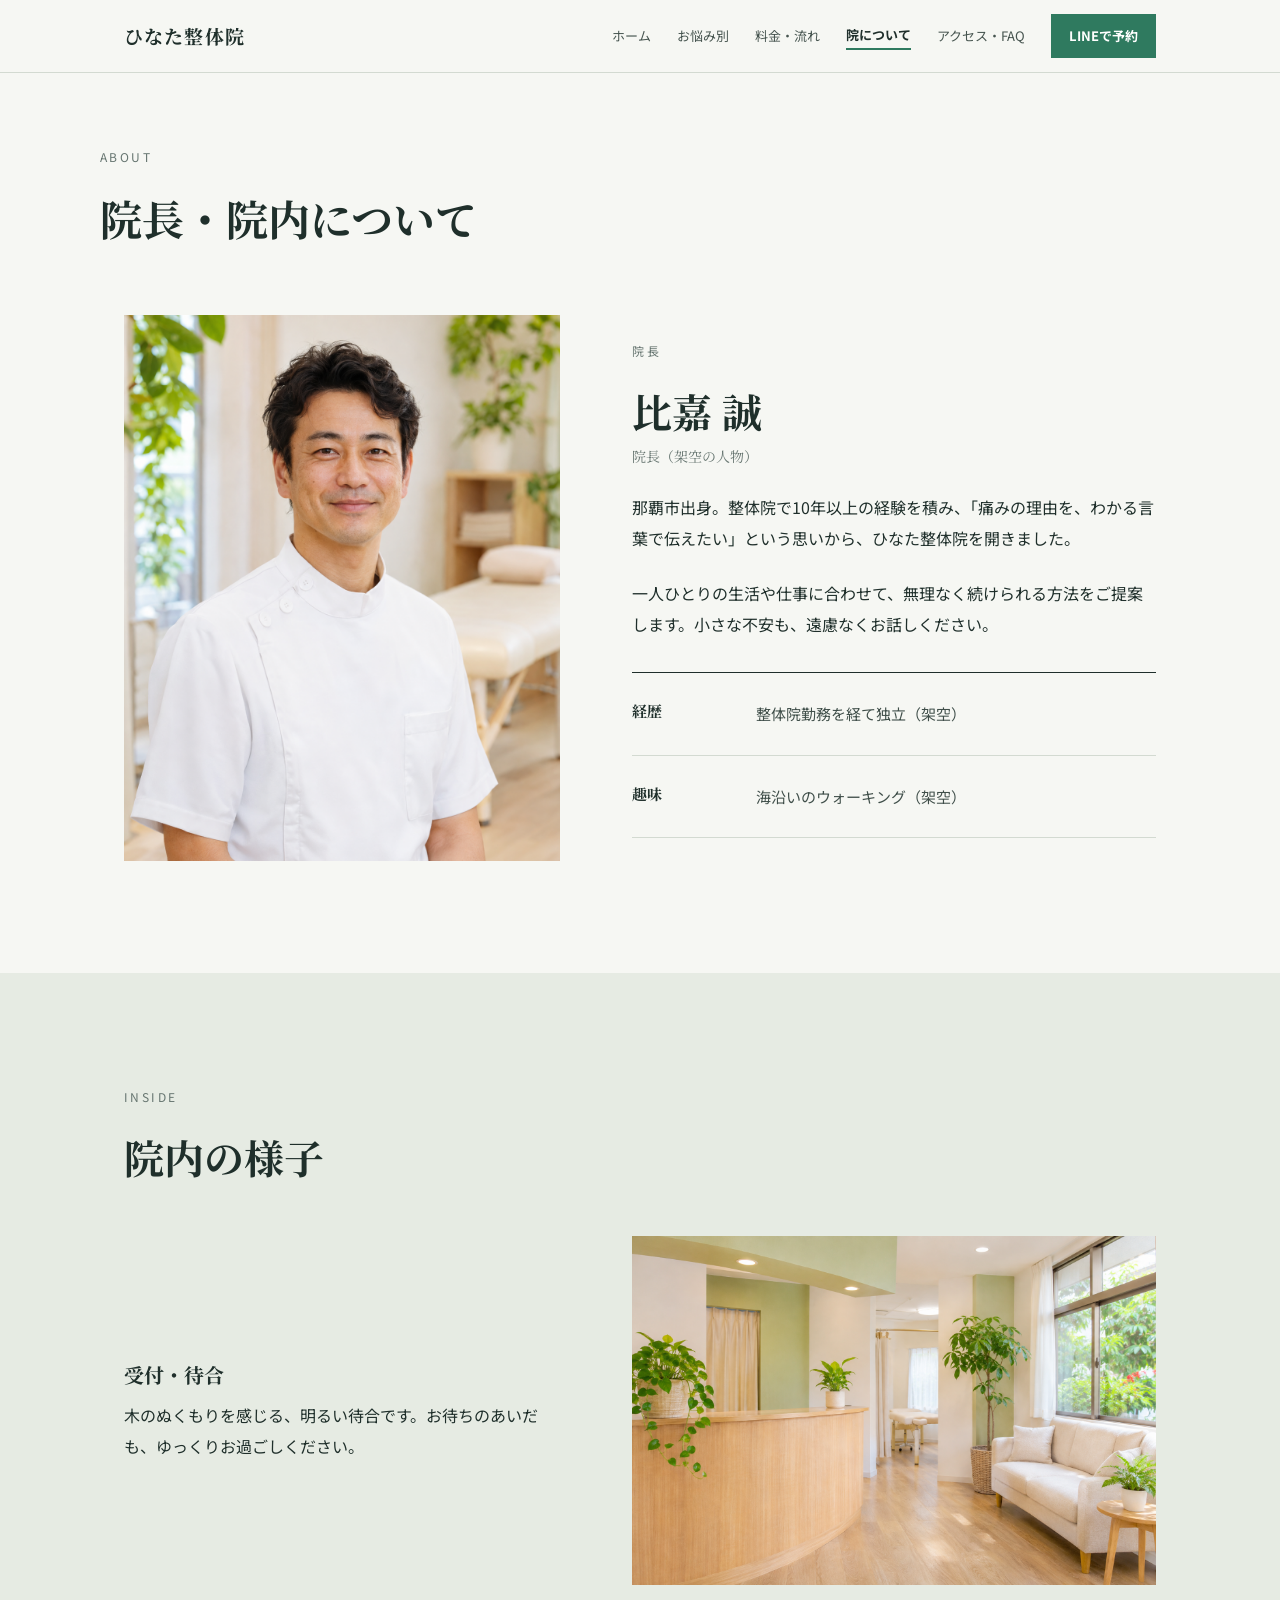
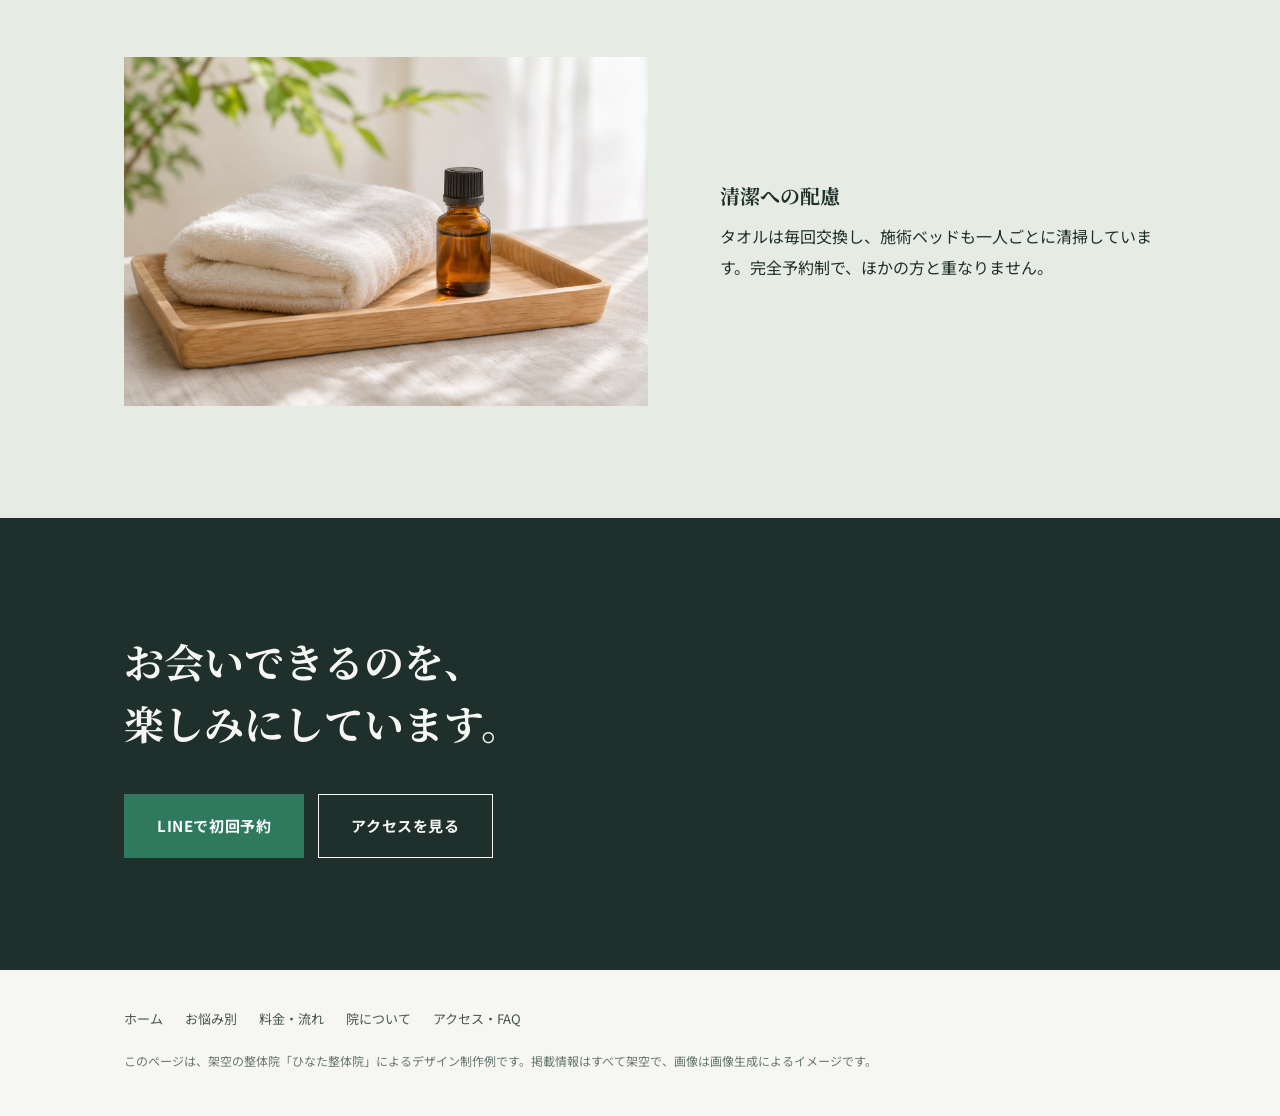
==== about.html @ 73a2a400 "サイトを追加 Co-Authored-By: Claude Sonnet 5.5 <noreply@anthropic.com>" ====
<!doctype html>
<html lang="ja">
<head>
<meta charset="utf-8">
<meta name="viewport" content="width=device-width, initial-scale=1">
<title>院長・院内について｜ひなた整体院（那覇市）</title>
<meta name="description" content="那覇市のひなた整体院の院長のご紹介と、院内の様子。※架空の整体院によるデザイン制作例です。">
<link rel="preconnect" href="https://fonts.googleapis.com">
<link rel="preconnect" href="https://fonts.gstatic.com" crossorigin>
<link href="https://fonts.googleapis.com/css2?family=Noto+Sans+JP:wght@400;500;700&family=Noto+Serif+JP:wght@500;700&display=swap" rel="stylesheet">
<link rel="stylesheet" href="style.css">
</head>
<body>
<header>
  <div class="wrap">
    <a class="brand" href="index.html">ひなた整体院</a>
    <nav>
      <a href="index.html">ホーム</a>
      <a href="symptoms.html">お悩み別</a>
      <a href="price.html">料金・流れ</a>
      <a class="cur" href="about.html">院について</a>
      <a href="access.html">アクセス・FAQ</a>
      <a class="btn-s" href="#" data-link="line">LINEで予約</a>
    </nav>
  </div>
</header>

<main>
  <div class="wrap pagehead">
    <p class="label">ABOUT</p>
    <h1>院長・院内について</h1>
  </div>

  <section style="padding-top:40px">
    <div class="wrap split mobfirst">
      <img class="port" src="images/doctor.png" alt="院長の比嘉誠" loading="lazy">
      <div>
        <p class="label">院長</p>
        <h2>比嘉 誠<span style="display:block;font-size:14px;font-weight:400;color:var(--mute);margin-top:4px">院長（架空の人物）</span></h2>
        <p class="lead">那覇市出身。整体院で10年以上の経験を積み、「痛みの理由を、わかる言葉で伝えたい」という思いから、ひなた整体院を開きました。</p>
        <p class="lead">一人ひとりの生活や仕事に合わせて、無理なく続けられる方法をご提案します。小さな不安も、遠慮なくお話しください。</p>
        <ul class="rows" style="margin-top:32px">
          <li style="grid-template-columns:100px 1fr"><h3 style="font-size:15px">経歴</h3><p>整体院勤務を経て独立（架空）</p></li>
          <li style="grid-template-columns:100px 1fr"><h3 style="font-size:15px">趣味</h3><p>海沿いのウォーキング（架空）</p></li>
        </ul>
      </div>
    </div>
  </section>

  <section class="tint">
    <div class="wrap">
      <p class="label">INSIDE</p>
      <h2>院内の様子</h2>
      <div class="split" style="margin-top:48px">
        <div>
          <h3 style="font-size:20px">受付・待合</h3>
          <p class="lead" style="margin-top:10px">木のぬくもりを感じる、明るい待合です。お待ちのあいだも、ゆっくりお過ごしください。</p>
        </div>
        <img class="land" src="images/waiting.png" alt="明るい受付と待合スペース" loading="lazy">
      </div>
      <div class="split rev mobfirst" style="margin-top:72px">
        <img class="land" src="images/detail.png" alt="白いタオルとアロマオイル" loading="lazy">
        <div>
          <h3 style="font-size:20px">清潔への配慮</h3>
          <p class="lead" style="margin-top:10px">タオルは毎回交換し、施術ベッドも一人ごとに清掃しています。完全予約制で、ほかの方と重なりません。</p>
        </div>
      </div>
    </div>
  </section>

  <section class="cta">
    <div class="wrap">
      <h2>お会いできるのを、<br>楽しみにしています。</h2>
      <div class="actions">
        <a class="btn primary" href="#" data-link="line">LINEで初回予約</a>
        <a class="btn ghost" href="access.html">アクセスを見る</a>
      </div>
    </div>
  </section>
</main>

<footer>
  <div class="wrap">
    <nav><a href="index.html">ホーム</a><a href="symptoms.html">お悩み別</a><a href="price.html">料金・流れ</a><a href="about.html">院について</a><a href="access.html">アクセス・FAQ</a></nav>
    このページは、架空の整体院「ひなた整体院」によるデザイン制作例です。掲載情報はすべて架空で、画像は画像生成によるイメージです。
  </div>
</footer>
<nav class="bar" aria-label="ご予約"><a class="main" href="#" data-link="line">LINEで予約</a><a href="tel:0980000000">電話</a></nav>
</body>
</html>
---- style.css ----
:root{--ink:#1f2f2b;--paper:#f6f7f3;--sand:#e6ebe3;--accent:#2f7a5f;--mute:#667570;--line:#d3dad1;--gutter:24px}
*{box-sizing:border-box;margin:0;padding:0}
html{scroll-behavior:smooth}
body{font-family:"Noto Sans JP",sans-serif;color:var(--ink);background:var(--paper);line-height:1.95;font-size:16px;-webkit-font-smoothing:antialiased}
img{display:block;max-width:100%;height:auto}
a{color:inherit}
.wrap{max-width:1080px;margin:0 auto;padding:0 var(--gutter)}

/* header */
header{position:relative;z-index:5;background:var(--paper);border-bottom:1px solid var(--line)}
header .wrap{display:flex;justify-content:space-between;align-items:center;height:72px}
.brand{font-family:"Noto Serif JP",serif;font-weight:700;font-size:19px;letter-spacing:.06em;text-decoration:none}
header nav{display:flex;gap:26px;align-items:center}
header nav a{text-decoration:none;font-size:13px;color:#46544f}
header nav a.cur{font-weight:700;color:var(--ink);border-bottom:2px solid var(--accent)}
header nav a.btn-s{background:var(--accent);color:#fff;padding:9px 18px;font-weight:700;border:0}

/* buttons */
.btn{display:inline-block;text-decoration:none;font-weight:700;font-size:15px;letter-spacing:.04em;padding:16px 32px;border:1px solid var(--accent)}
.btn.primary{background:var(--accent);color:#fff}
.btn.primary:hover{background:#25644e;border-color:#25644e}
.btn.ghost{color:var(--ink);border-color:var(--ink)}
.btn.ghost:hover{background:var(--ink);color:var(--paper)}
.actions{display:flex;flex-wrap:wrap;gap:14px;margin-top:40px}

/* typography */
section{padding:112px 0}
.label{font-size:12px;letter-spacing:.2em;color:var(--mute);margin-bottom:18px}
h1,h2,h3{font-family:"Noto Serif JP",serif;line-height:1.55}
h2{font-size:clamp(26px,3.6vw,40px)}
.lead{margin-top:24px;max-width:34em}
.note{margin-top:14px;font-size:13px;color:var(--mute)}

/* hero (home) */
.hero{position:relative;min-height:calc(100svh - 73px);display:flex;align-items:center;background:var(--sand);overflow:hidden}
.hero img{position:absolute;inset:0;width:100%;height:100%;object-fit:cover;object-position:72% center}
.hero .wrap{position:relative;z-index:2;width:100%}
.hero .copy{max-width:480px}
.hero .sub{font-size:13px;letter-spacing:.16em;color:#4b5a55;margin-bottom:22px}
.hero h1{font-size:clamp(26px,3vw,38px)}
.hero .lead{max-width:24em}
.offer{display:inline-block;margin-top:26px;padding:8px 16px;border:1px solid var(--accent);color:var(--accent);font-weight:700;font-size:14px}

/* page title (sub pages) */
.pagehead{padding:72px 0 24px}
.pagehead h1{font-size:clamp(28px,4vw,42px)}
.pagehead .lead{margin-top:16px}

/* lists */
.rows{list-style:none;border-top:1px solid var(--ink);margin-top:48px}
.rows li{display:grid;grid-template-columns:200px 1fr;gap:24px;padding:26px 0;border-bottom:1px solid var(--line)}
.rows li h3{font-size:19px}
.rows li p{font-size:15px;color:#3f4e49}
.rows li a{font-size:14px;font-weight:700;color:var(--accent);text-decoration:none}

/* grids */
.split{display:grid;grid-template-columns:5fr 6fr;gap:72px;align-items:center}
.split.rev{grid-template-columns:6fr 5fr}
.split img{width:100%;object-fit:cover}
.split img.land{aspect-ratio:3/2}
.split img.port{aspect-ratio:4/5}
.tint{background:var(--sand)}

/* price table */
.price{margin-top:40px;border-top:1px solid var(--ink)}
.price .row{display:grid;grid-template-columns:1fr 90px 130px;gap:16px;padding:20px 0;border-bottom:1px solid var(--line);align-items:baseline}
.price .row span{color:var(--mute);font-size:14px}
.price .row em{font-style:normal;font-weight:700;text-align:right}
.price .row small{display:block;font-size:13px;color:var(--mute)}

/* steps */
.steps{list-style:none;margin-top:40px;border-top:1px solid var(--ink)}
.steps li{padding:22px 0;border-bottom:1px solid var(--line)}
.steps b{display:block;font-size:18px}
.steps span{font-size:15px;color:#3f4e49}

/* voice */
.voice ul{list-style:none;margin-top:44px;max-width:760px;border-top:1px solid var(--ink)}
.voice li{padding:26px 0;border-bottom:1px solid var(--line)}
.voice li span{display:block;margin-top:6px;font-size:13px;color:var(--mute)}

/* faq / info */
.faq{margin-top:40px;max-width:760px;border-top:1px solid var(--ink)}
.faq div{padding:22px 0;border-bottom:1px solid var(--line)}
.faq b{display:block}
.faq span{font-size:15px;color:#3f4e49}
.info{margin-top:32px;border-top:1px solid var(--ink)}
.info .row{display:grid;grid-template-columns:100px 1fr;gap:16px;padding:16px 0;border-bottom:1px solid var(--line);font-size:15px}
.info dt{color:var(--mute)}
.info a{text-decoration:underline;text-underline-offset:3px}

/* cta band */
.cta{background:var(--ink);color:var(--paper)}
.cta .label{color:#a9b8b2}
.cta .lead{color:#d3ded9}
.cta .btn.ghost{color:var(--paper);border-color:var(--paper)}
.cta .btn.ghost:hover{background:var(--paper);color:var(--ink)}

footer{padding:36px 0 44px;font-size:12px;color:var(--mute)}
footer nav{display:flex;flex-wrap:wrap;gap:8px 22px;margin-bottom:18px}
footer nav a{text-decoration:none;font-size:13px;color:#46544f}
.bar{display:none}

@media(max-width:820px){
  :root{--gutter:20px}
  section{padding:72px 0}
  header nav a:not(.btn-s){display:none}
  .hero{flex-direction:column;align-items:stretch;min-height:0;padding-top:48px}
  .hero .wrap{order:1}
  .hero .copy{max-width:none}
  .hero img{order:2;position:static;aspect-ratio:4/5;height:auto;margin-top:44px;object-position:78% center}
  .rows li{grid-template-columns:1fr;gap:6px}
  .split,.split.rev{grid-template-columns:1fr;gap:36px}
  .split.mobfirst img{order:-1}
  .price .row{grid-template-columns:1fr auto;gap:2px 12px}
  .price .row span{grid-column:1;grid-row:2}
  .price .row em{grid-column:2;grid-row:1 / span 2;align-self:center}
  .actions .btn{flex:1 1 100%;text-align:center}
  body{padding-bottom:68px}
  .bar{display:grid;grid-template-columns:1.4fr 1fr;position:fixed;left:0;right:0;bottom:0;z-index:20;background:var(--paper);border-top:1px solid var(--line)}
  .bar a{text-align:center;text-decoration:none;font-size:14px;font-weight:700;padding:14px 4px}
  .bar a.main{background:var(--accent);color:#fff}
  .bar a+a{border-left:1px solid var(--line)}
}
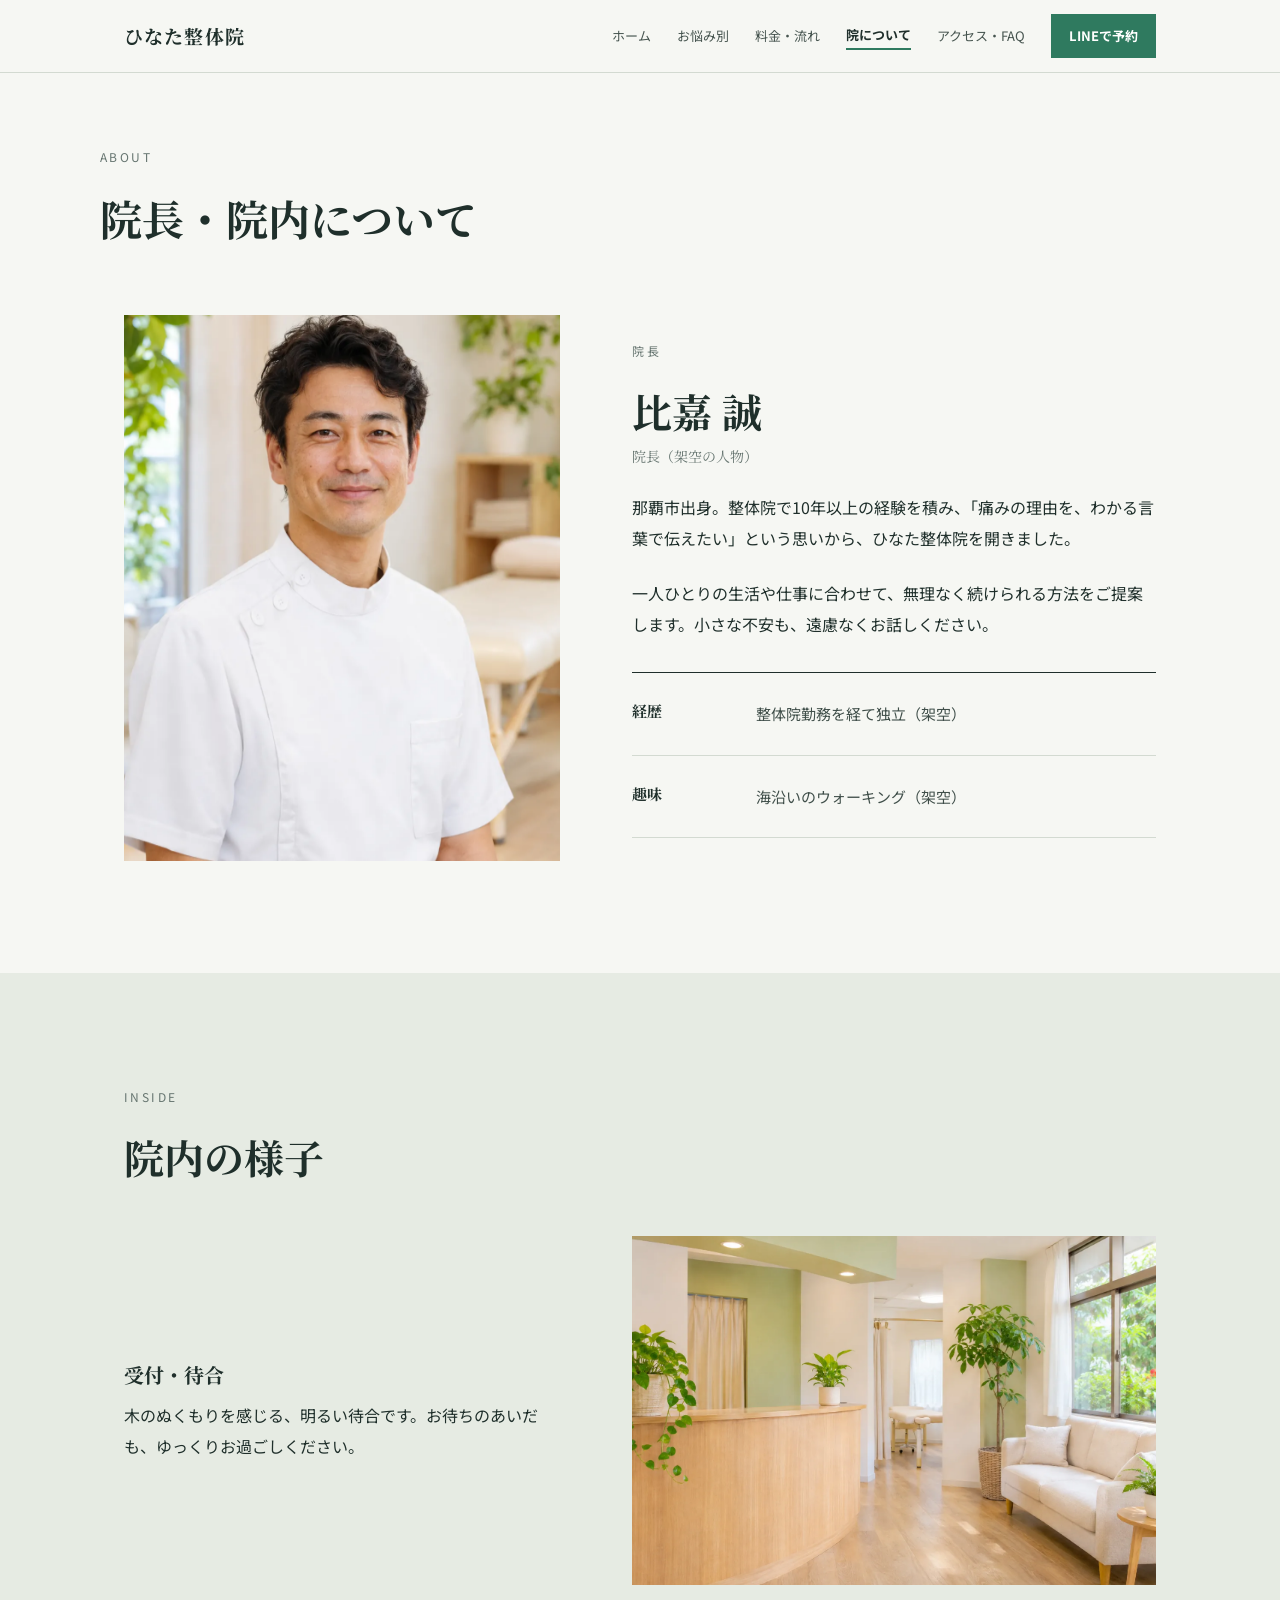
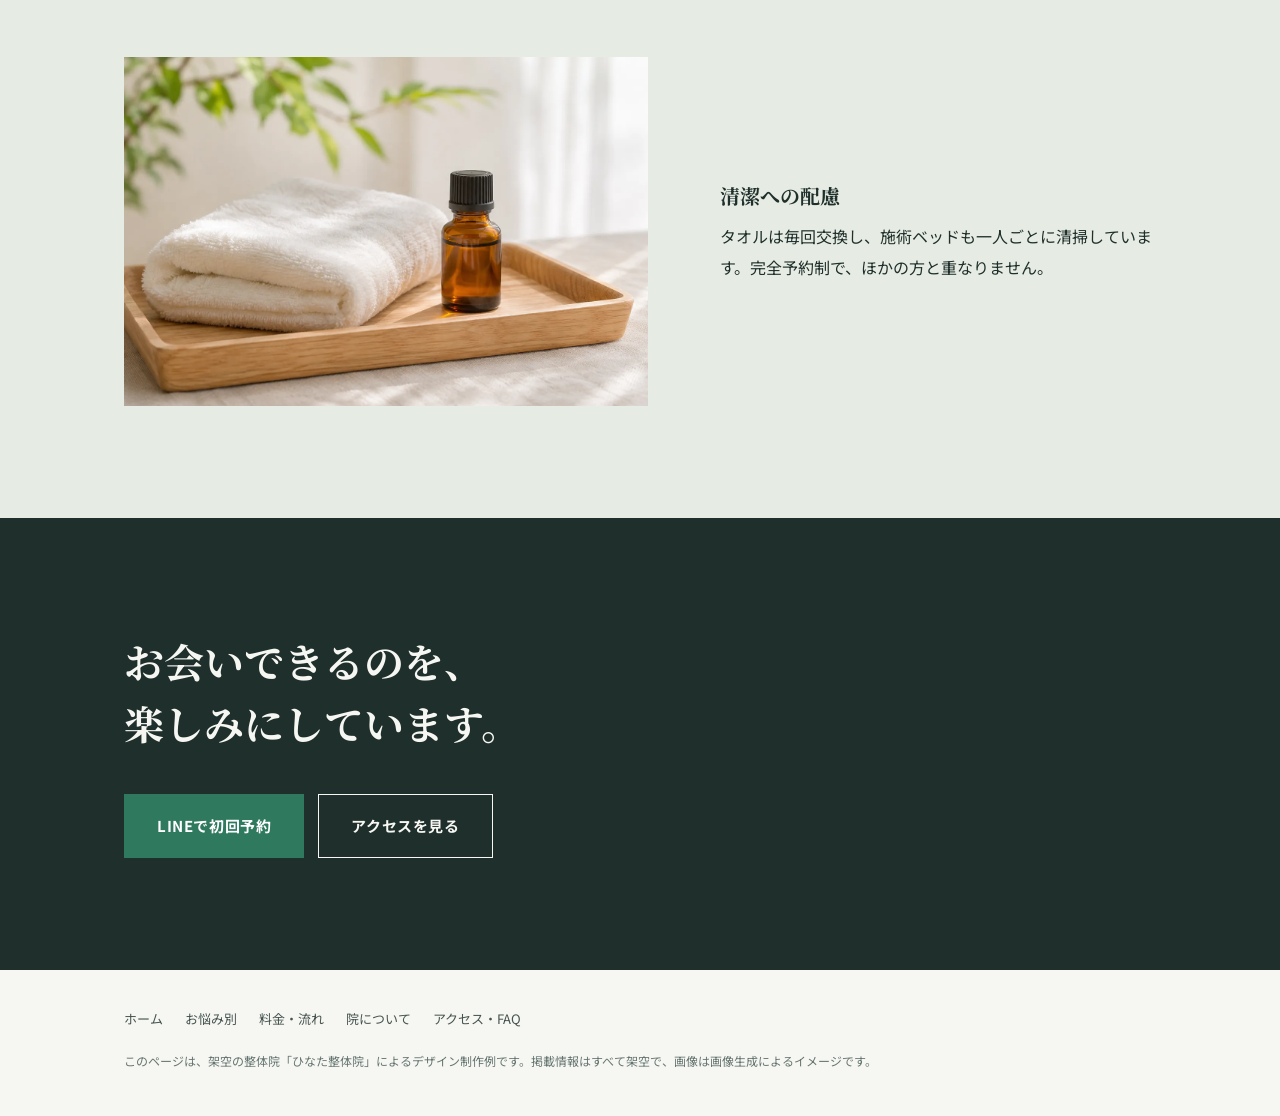
==== commit 32513bad: "表示速度の改善（画像をWebPに軽量化）とスクロール演出の追加 Co-Authored-By: Claude Sonnet 5.5 <noreply@anthropic.com>" ====
--- a/about.html
+++ b/about.html
@@ -9,6 +9,7 @@
 <link rel="preconnect" href="https://fonts.gstatic.com" crossorigin>
 <link href="https://fonts.googleapis.com/css2?family=Noto+Sans+JP:wght@400;500;700&family=Noto+Serif+JP:wght@500;700&display=swap" rel="stylesheet">
 <link rel="stylesheet" href="style.css">
+<link rel="stylesheet" href="motion.css">
 </head>
 <body>
 <header>
@@ -33,7 +34,7 @@
 
   <section style="padding-top:40px">
     <div class="wrap split mobfirst">
-      <img class="port" src="images/doctor.png" alt="院長の比嘉誠" loading="lazy">
+      <img class="port" src="images/doctor.webp" alt="院長の比嘉誠" loading="lazy" decoding="async">
       <div>
         <p class="label">院長</p>
         <h2>比嘉 誠<span style="display:block;font-size:14px;font-weight:400;color:var(--mute);margin-top:4px">院長（架空の人物）</span></h2>
@@ -56,10 +57,10 @@
           <h3 style="font-size:20px">受付・待合</h3>
           <p class="lead" style="margin-top:10px">木のぬくもりを感じる、明るい待合です。お待ちのあいだも、ゆっくりお過ごしください。</p>
         </div>
-        <img class="land" src="images/waiting.png" alt="明るい受付と待合スペース" loading="lazy">
+        <img class="land" src="images/waiting.webp" alt="明るい受付と待合スペース" loading="lazy" decoding="async">
       </div>
       <div class="split rev mobfirst" style="margin-top:72px">
-        <img class="land" src="images/detail.png" alt="白いタオルとアロマオイル" loading="lazy">
+        <img class="land" src="images/detail.webp" alt="白いタオルとアロマオイル" loading="lazy" decoding="async">
         <div>
           <h3 style="font-size:20px">清潔への配慮</h3>
           <p class="lead" style="margin-top:10px">タオルは毎回交換し、施術ベッドも一人ごとに清掃しています。完全予約制で、ほかの方と重なりません。</p>
@@ -86,5 +87,6 @@
   </div>
 </footer>
 <nav class="bar" aria-label="ご予約"><a class="main" href="#" data-link="line">LINEで予約</a><a href="tel:0980000000">電話</a></nav>
+<script src="motion.js" defer></script>
 </body>
 </html>
--- a/motion.css
+++ b/motion.css
@@ -0,0 +1,37 @@
+/* スクロール演出 */
+html.mo body{transition:background-color 1.1s ease}
+.mo [data-bg]{background:transparent}
+
+/* 見出しの折り返しを整える（1文字だけ残らないように） */
+h1,h2,h3{text-wrap:balance}
+@media(max-width:820px){.core .pw img{object-position:64% center}}
+
+/* 出現 */
+.mo .rv{opacity:0;transform:translate3d(0,26px,0);transition:opacity 1s cubic-bezier(.2,.7,.2,1) var(--d,0s),transform 1s cubic-bezier(.2,.7,.2,1) var(--d,0s)}
+.mo .rv.in{opacity:1;transform:none}
+.mo .rvi{opacity:0;transform:translate3d(0,36px,0);transition:opacity 1.1s cubic-bezier(.2,.7,.2,1),transform 1.1s cubic-bezier(.2,.7,.2,1)}
+.mo .rvi.in{opacity:1;transform:none}
+
+/* 写真の枠 */
+.mo .pw{overflow:hidden}
+.mo .pw img{transform-origin:center;backface-visibility:hidden}
+@media(max-width:820px){
+  .mo .owner .pw,.mo .split.mobfirst .pw{order:-1}
+  .mo .scene .grid>.pw{order:2}
+}
+
+/* ヒーロー冒頭 */
+@keyframes moIn{from{opacity:0;transform:translate3d(0,22px,0)}to{opacity:1;transform:none}}
+.mo .hero .copy>*{animation:moIn 1.1s cubic-bezier(.2,.7,.2,1) both}
+.mo .hero .copy>*:nth-child(1){animation-delay:.15s}
+.mo .hero .copy>*:nth-child(2){animation-delay:.3s}
+.mo .hero .copy>*:nth-child(3){animation-delay:.45s}
+.mo .hero .copy>*:nth-child(4){animation-delay:.6s}
+.mo .hero img{transform-origin:center;backface-visibility:hidden}
+
+/* 進行バー */
+.mo-prog{position:fixed;left:0;top:0;right:0;height:3px;background:var(--accent,#efc419);transform:scaleX(0);transform-origin:left;z-index:50;pointer-events:none}
+
+/* ジム：見出しを力強く切り出す */
+body[data-fx~=wipe] h2.rv{opacity:1;transform:translate3d(-14px,0,0);clip-path:inset(0 100% 0 0);transition:clip-path .9s cubic-bezier(.7,0,.2,1) var(--d,0s),transform .9s cubic-bezier(.2,.7,.2,1) var(--d,0s)}
+body[data-fx~=wipe] h2.rv.in{clip-path:inset(0 0 0 0);transform:none}
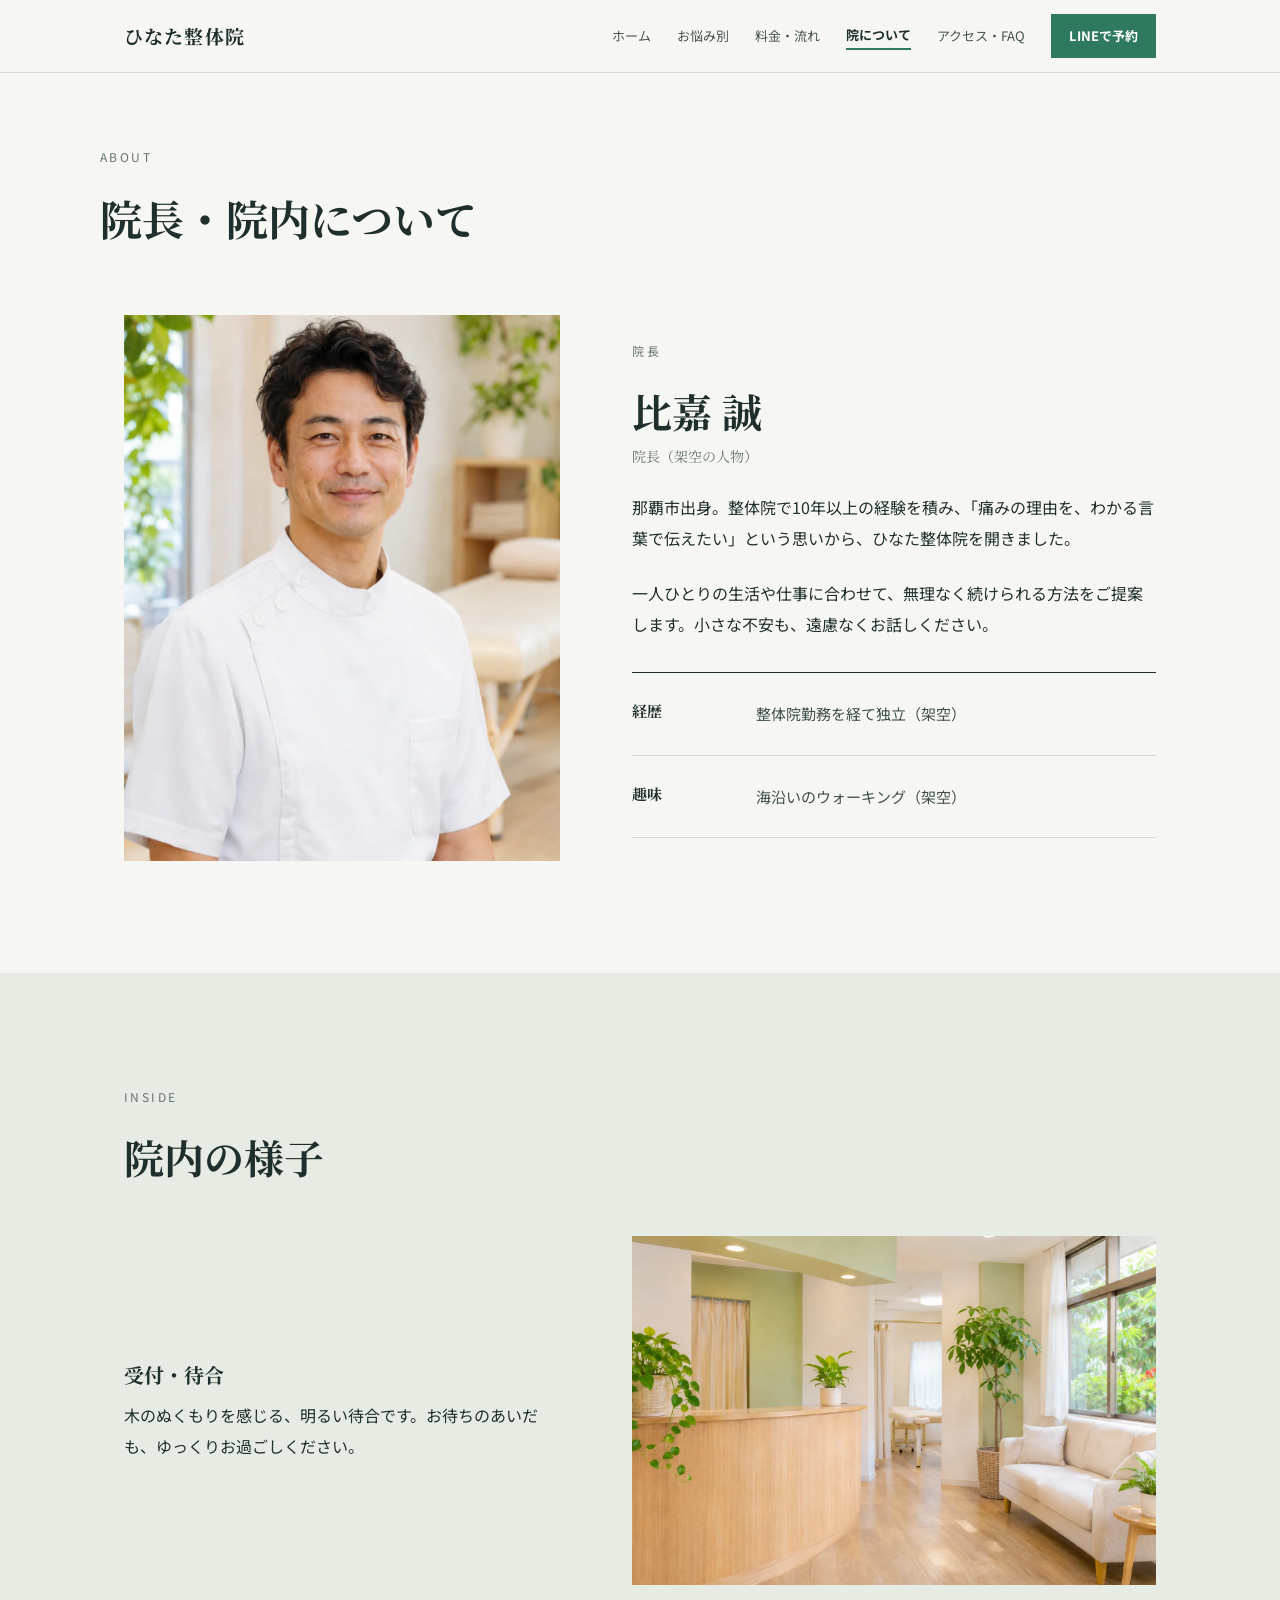
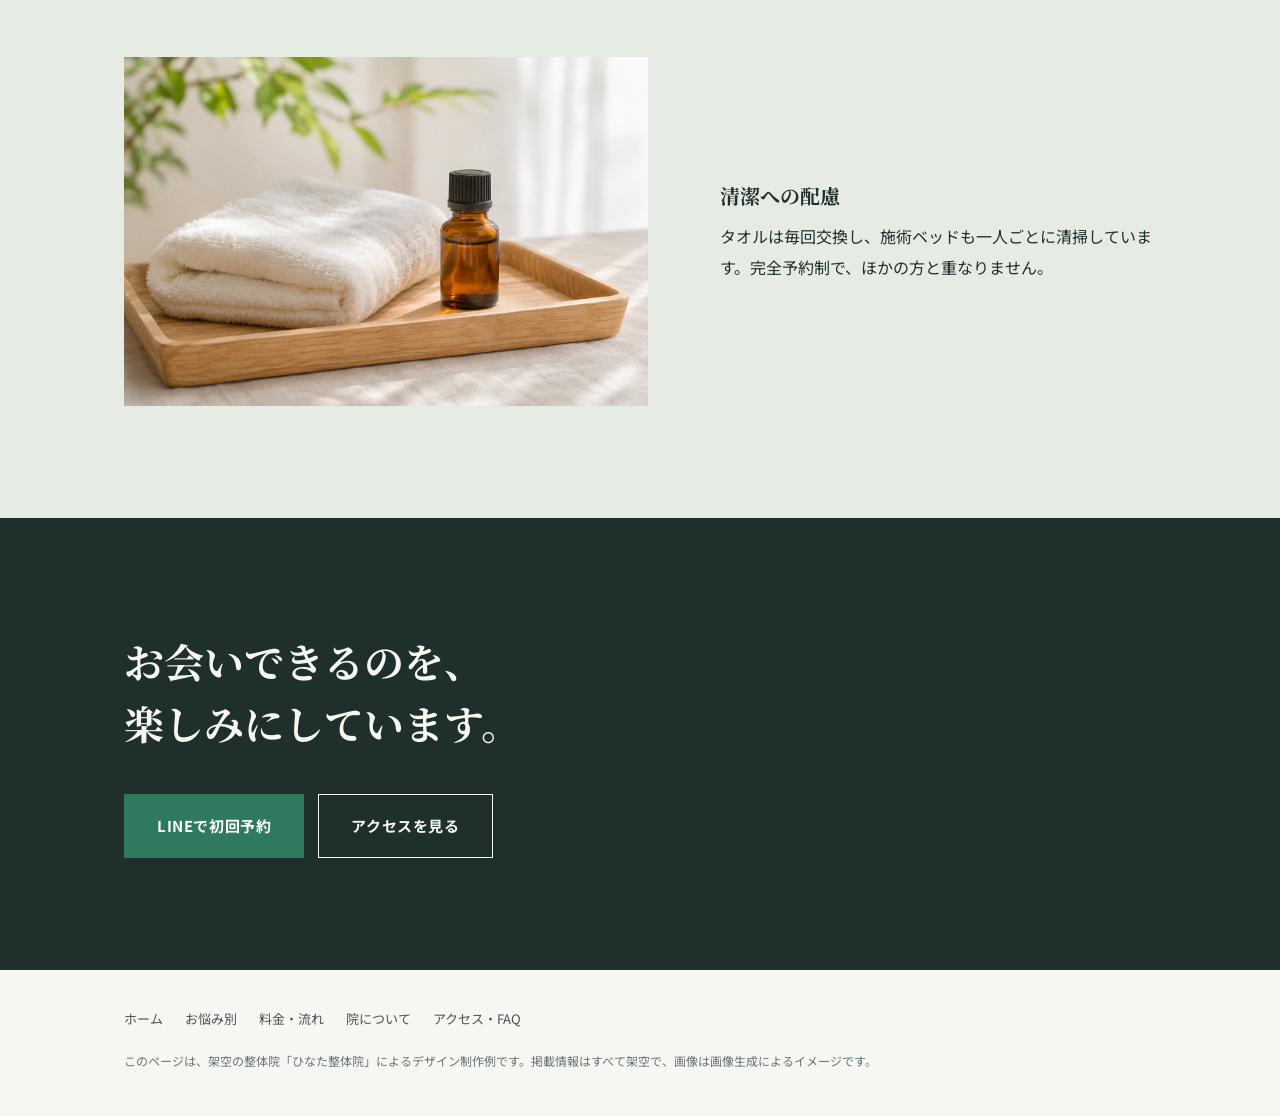
==== commit 95415917: "高優先度の改善（リンク動作・OGP・ヘッダー/メニュー・商品情報・一覧のサムネイルなど） Co-Authored-By: Claude Sonnet 5.5 <noreply@anthropic.co" ====
--- a/about.html
+++ b/about.html
@@ -5,6 +5,15 @@
 <meta name="viewport" content="width=device-width, initial-scale=1">
 <title>院長・院内について｜ひなた整体院（那覇市）</title>
 <meta name="description" content="那覇市のひなた整体院の院長のご紹介と、院内の様子。※架空の整体院によるデザイン制作例です。">
+<link rel="canonical" href="https://agarieyrn-create.github.io/hinata-seitai-hp/about.html">
+<meta property="og:type" content="website">
+<meta property="og:locale" content="ja_JP">
+<meta property="og:title" content="院長・院内について｜ひなた整体院（那覇市）">
+<meta property="og:description" content="那覇市のひなた整体院の院長のご紹介と、院内の様子。※架空の整体院によるデザイン制作例です。">
+<meta property="og:url" content="https://agarieyrn-create.github.io/hinata-seitai-hp/about.html">
+<meta property="og:image" content="https://agarieyrn-create.github.io/hinata-seitai-hp/images/ogp.jpg">
+<meta name="twitter:card" content="summary_large_image">
+<link rel="icon" href="data:image/svg+xml,%3Csvg xmlns='http://www.w3.org/2000/svg' viewBox='0 0 32 32'%3E%3Crect width='32' height='32' fill='%232f7a5f'/%3E%3C/svg%3E">
 <link rel="preconnect" href="https://fonts.googleapis.com">
 <link rel="preconnect" href="https://fonts.gstatic.com" crossorigin>
 <link href="https://fonts.googleapis.com/css2?family=Noto+Sans+JP:wght@400;500;700&family=Noto+Serif+JP:wght@500;700&display=swap" rel="stylesheet">
@@ -87,6 +96,7 @@
   </div>
 </footer>
 <nav class="bar" aria-label="ご予約"><a class="main" href="#" data-link="line">LINEで予約</a><a href="tel:0980000000">電話</a></nav>
+<script src="links.js" defer></script>
 <script src="motion.js" defer></script>
 </body>
 </html>
--- a/style.css
+++ b/style.css
@@ -104,7 +104,12 @@
 @media(max-width:820px){
   :root{--gutter:20px}
   section{padding:72px 0}
-  header nav a:not(.btn-s){display:none}
+  header .wrap{position:relative;flex-wrap:wrap;height:auto;padding-top:14px}
+  header .brand{line-height:40px}
+  header nav{width:calc(100% + 40px);margin:12px -20px 0;padding:0 20px;gap:22px;overflow-x:auto;white-space:nowrap;border-top:1px solid var(--line);height:46px;scrollbar-width:none}
+  header nav::-webkit-scrollbar{display:none}
+  header nav a:not(.btn-s){flex:none}
+  header nav a.btn-s{position:absolute;top:14px;right:20px;padding:9px 16px}
   .hero{flex-direction:column;align-items:stretch;min-height:0;padding-top:48px}
   .hero .wrap{order:1}
   .hero .copy{max-width:none}
--- a/motion.css
+++ b/motion.css
@@ -35,3 +35,9 @@
 /* ジム：見出しを力強く切り出す */
 body[data-fx~=wipe] h2.rv{opacity:1;transform:translate3d(-14px,0,0);clip-path:inset(0 100% 0 0);transition:clip-path .9s cubic-bezier(.7,0,.2,1) var(--d,0s),transform .9s cubic-bezier(.2,.7,.2,1) var(--d,0s)}
 body[data-fx~=wipe] h2.rv.in{clip-path:inset(0 0 0 0);transform:none}
+
+/* リンク未設定のお知らせ */
+.toast{position:fixed;left:50%;bottom:88px;transform:translateX(-50%);background:#222;color:#fff;font-size:13px;line-height:1.6;padding:10px 16px;z-index:60;max-width:calc(100% - 32px);text-align:center}
+
+/* ヒーローの5番目の要素 */
+.mo .hero .copy>*:nth-child(5){animation-delay:.75s}
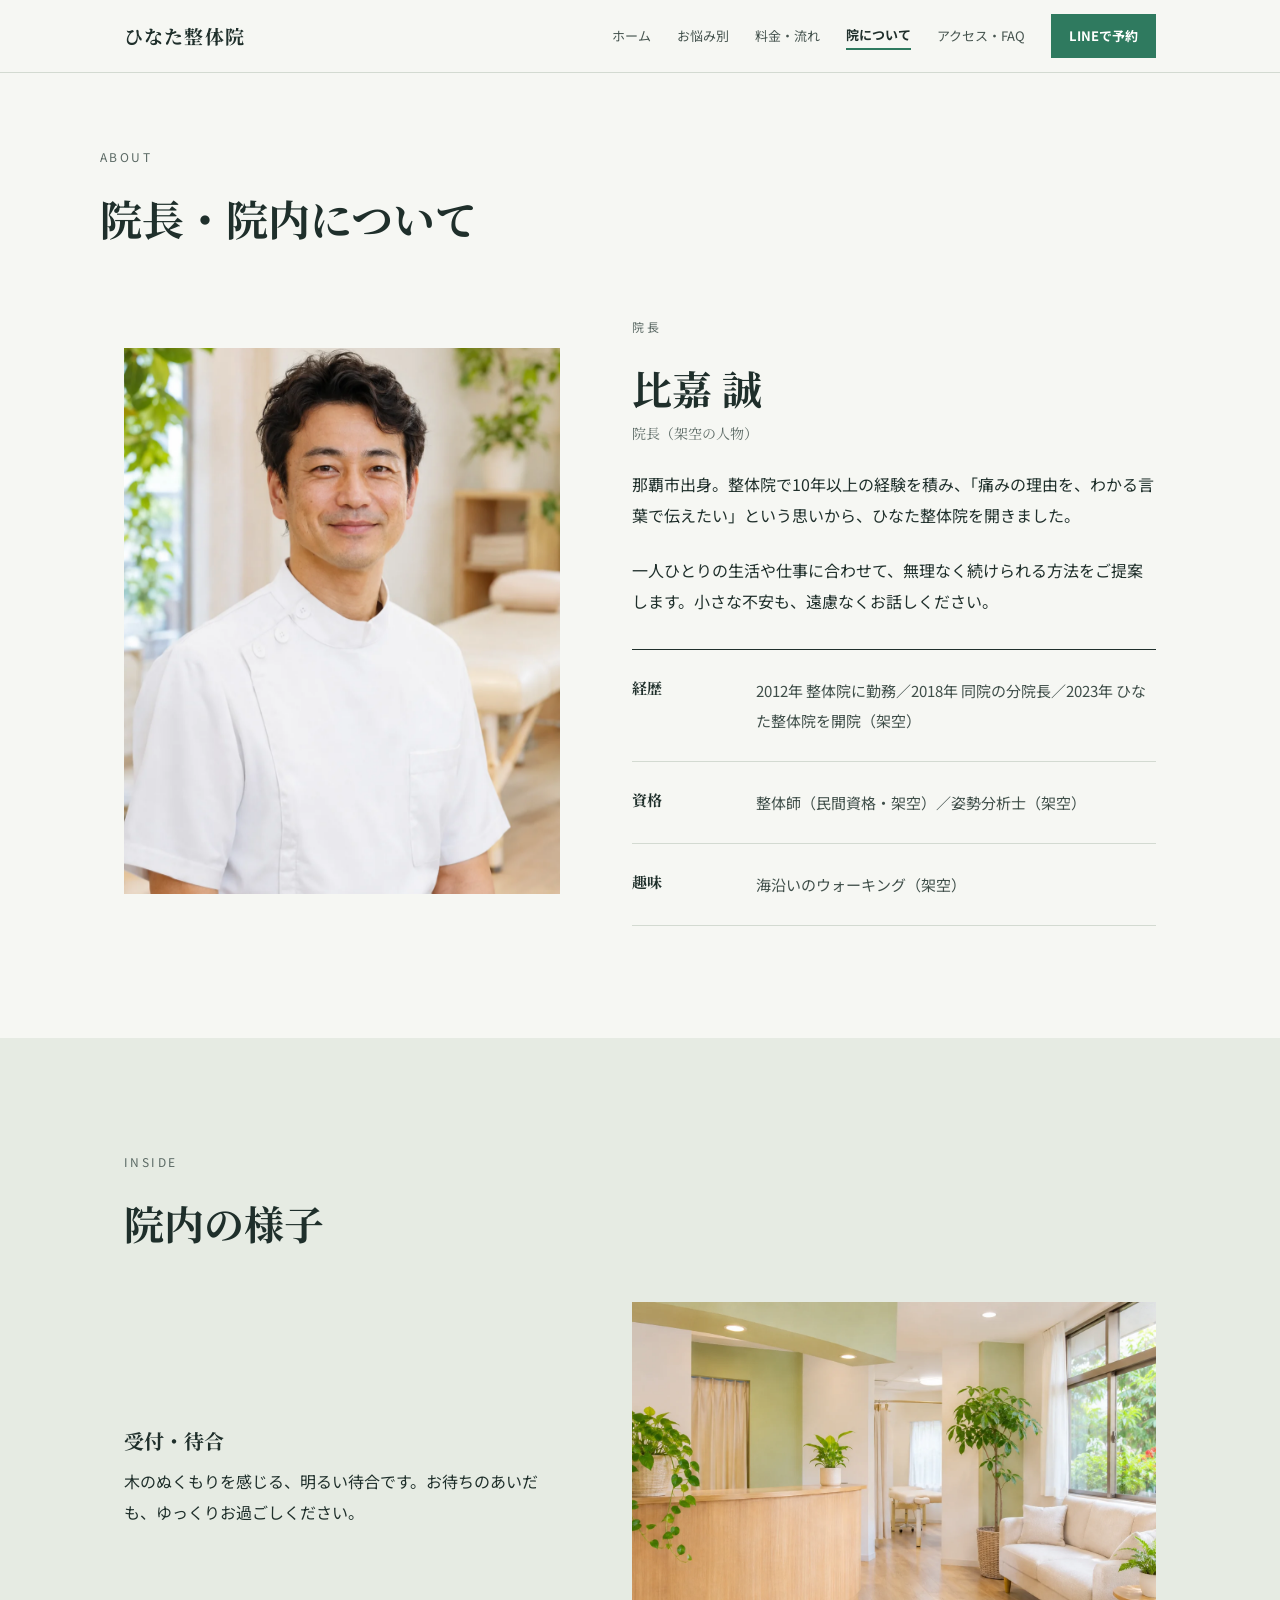
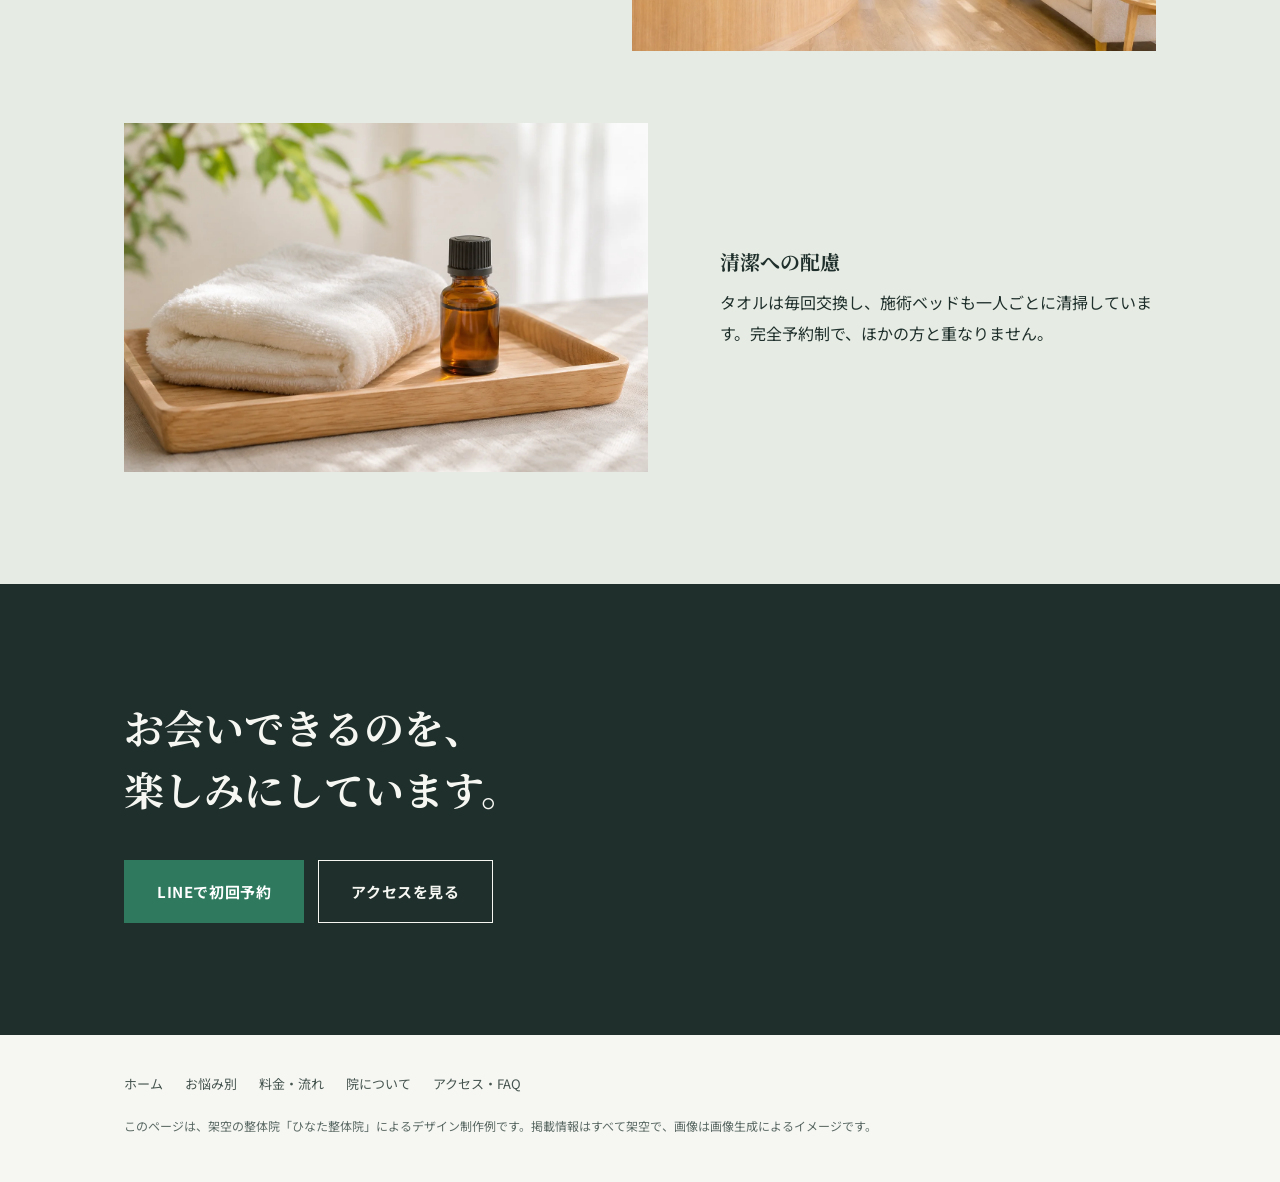
==== commit 9c739454: "中優先度の改善（電話番号表示・見出し・経歴や料金の充実・外観写真・一覧の整理など） Co-Authored-By: Claude Sonnet 5.5 <noreply@anthropic.com>" ====
--- a/about.html
+++ b/about.html
@@ -50,7 +50,8 @@
         <p class="lead">那覇市出身。整体院で10年以上の経験を積み、「痛みの理由を、わかる言葉で伝えたい」という思いから、ひなた整体院を開きました。</p>
         <p class="lead">一人ひとりの生活や仕事に合わせて、無理なく続けられる方法をご提案します。小さな不安も、遠慮なくお話しください。</p>
         <ul class="rows" style="margin-top:32px">
-          <li style="grid-template-columns:100px 1fr"><h3 style="font-size:15px">経歴</h3><p>整体院勤務を経て独立（架空）</p></li>
+          <li style="grid-template-columns:100px 1fr"><h3 style="font-size:15px">経歴</h3><p>2012年 整体院に勤務／2018年 同院の分院長／2023年 ひなた整体院を開院（架空）</p></li>
+          <li style="grid-template-columns:100px 1fr"><h3 style="font-size:15px">資格</h3><p>整体師（民間資格・架空）／姿勢分析士（架空）</p></li>
           <li style="grid-template-columns:100px 1fr"><h3 style="font-size:15px">趣味</h3><p>海沿いのウォーキング（架空）</p></li>
         </ul>
       </div>
--- a/style.css
+++ b/style.css
@@ -1,4 +1,4 @@
-:root{--ink:#1f2f2b;--paper:#f6f7f3;--sand:#e6ebe3;--accent:#2f7a5f;--mute:#667570;--line:#d3dad1;--gutter:24px}
+:root{--ink:#1f2f2b;--paper:#f6f7f3;--sand:#e6ebe3;--accent:#2f7a5f;--mute:#5b6964;--line:#d3dad1;--gutter:24px}
 *{box-sizing:border-box;margin:0;padding:0}
 html{scroll-behavior:smooth}
 body{font-family:"Noto Sans JP",sans-serif;color:var(--ink);background:var(--paper);line-height:1.95;font-size:16px;-webkit-font-smoothing:antialiased}
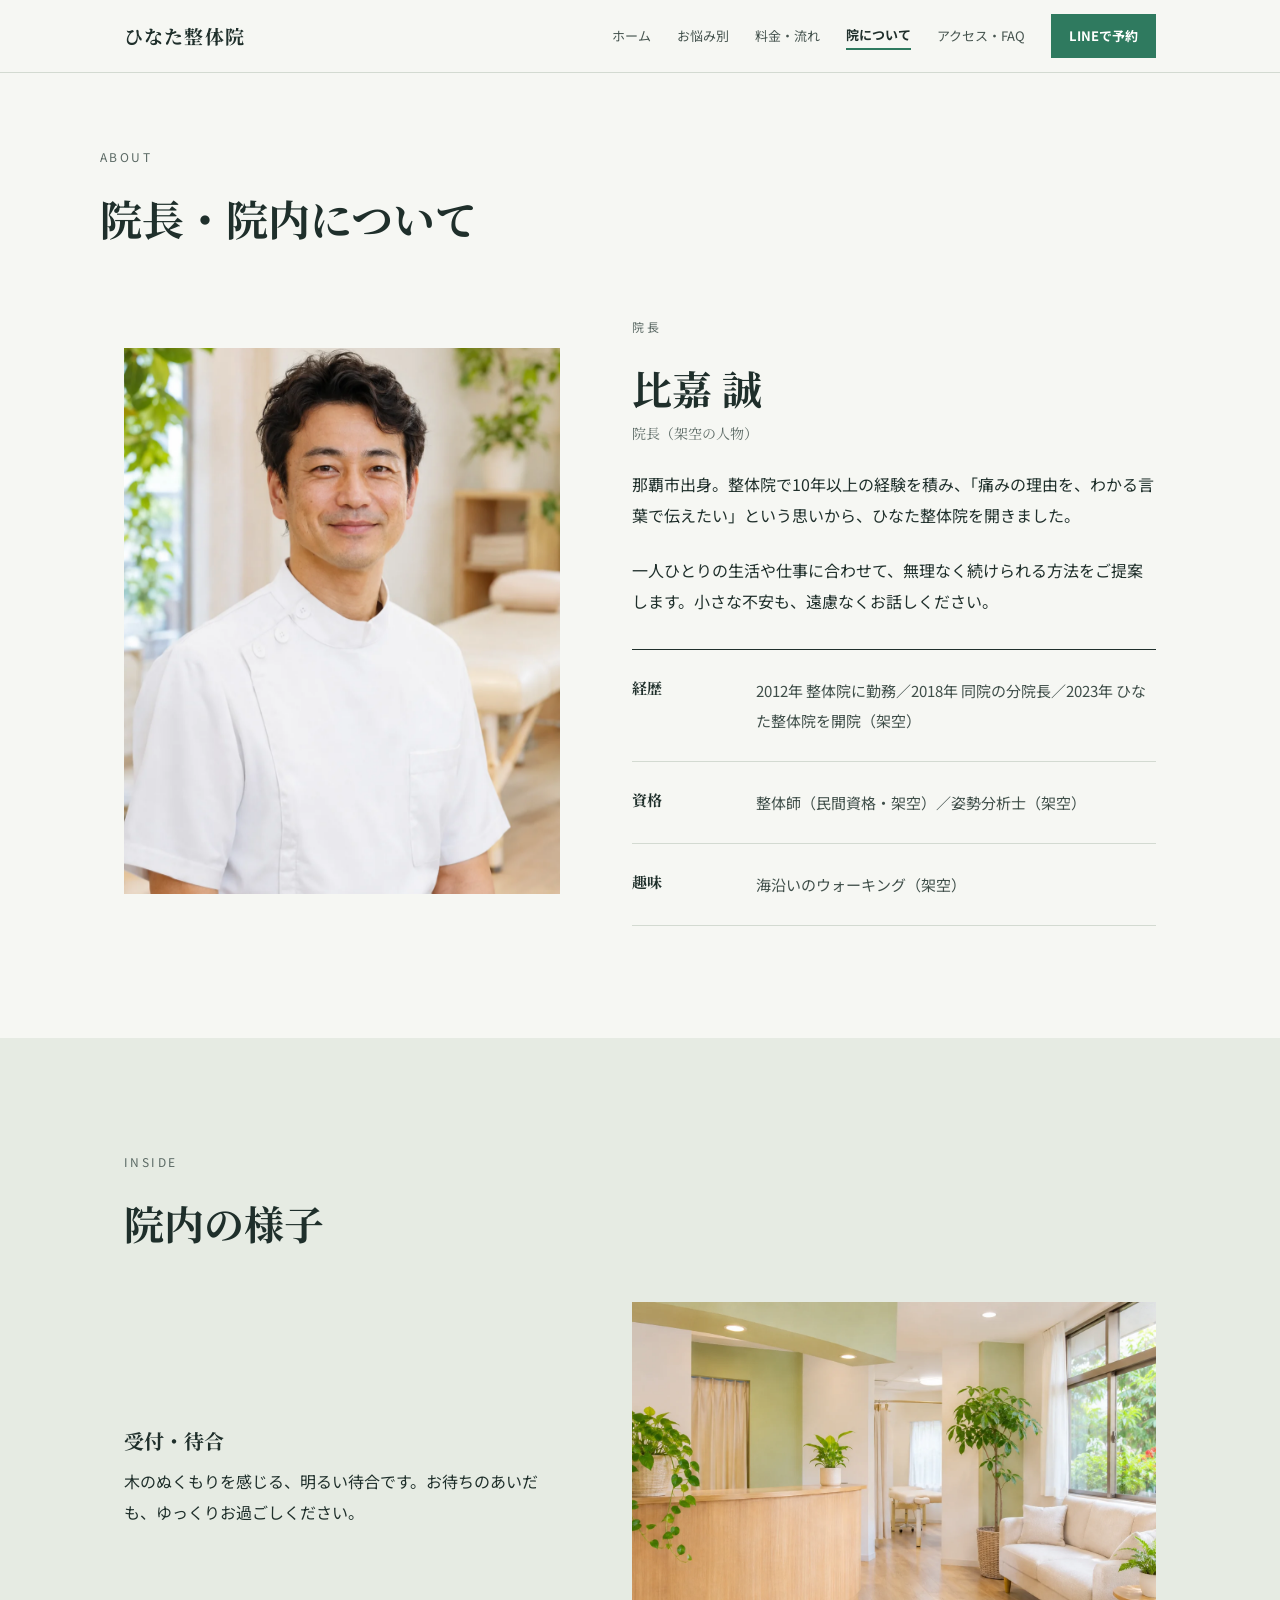
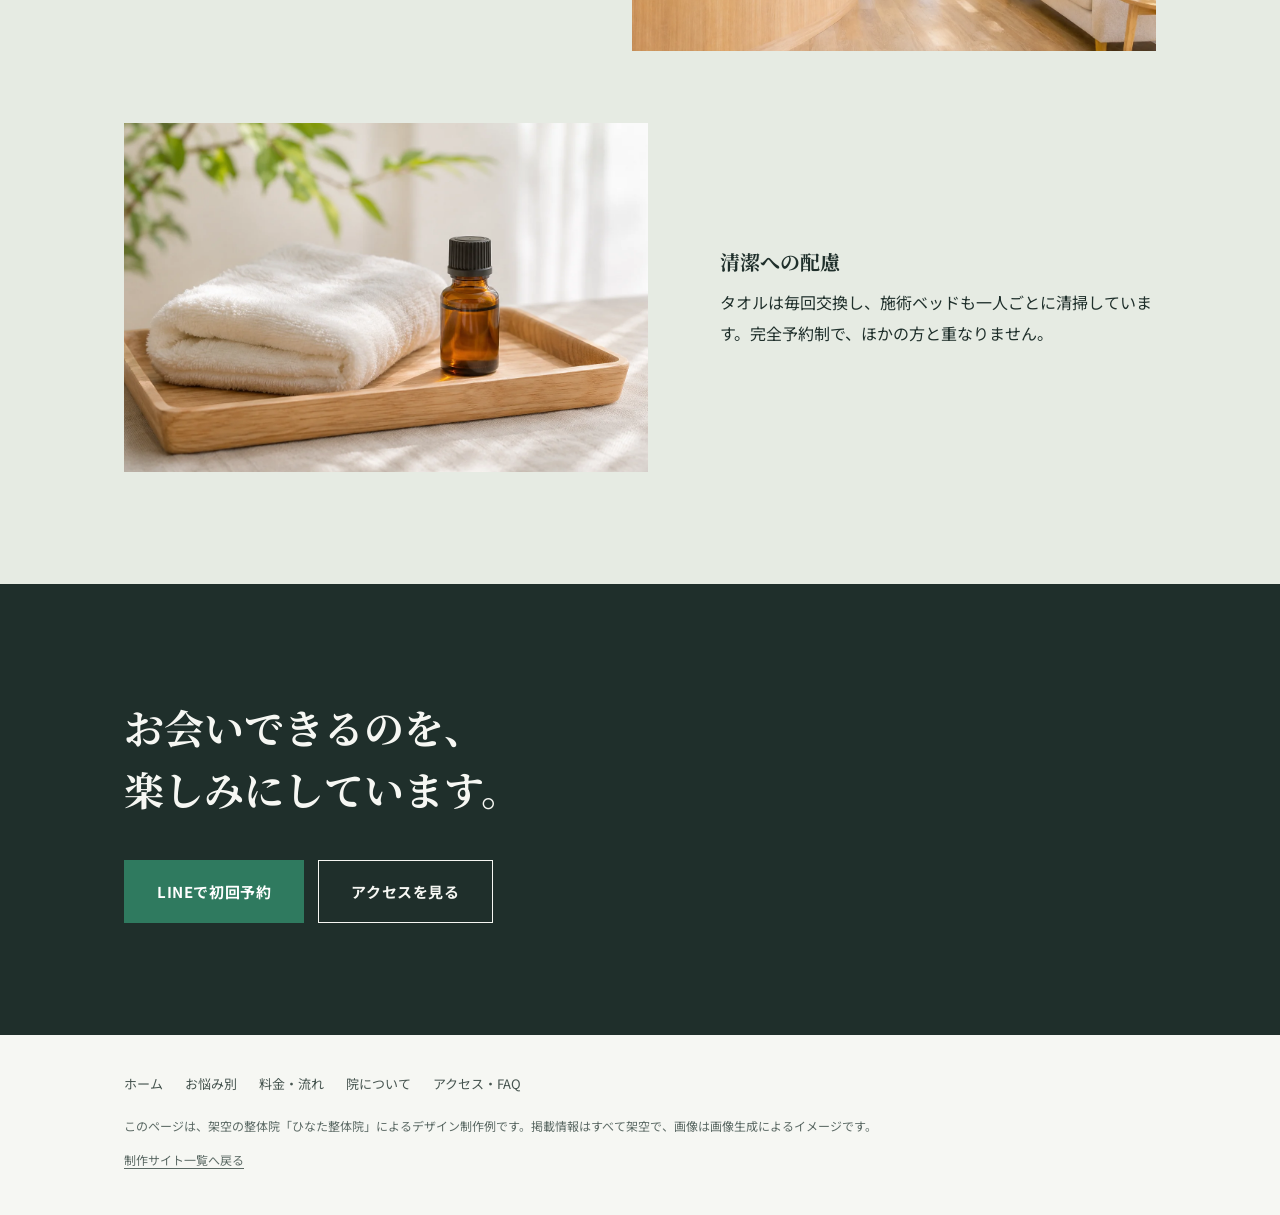
==== commit c3b1145c: "低優先度の改善（画像サイズ指定・フッターリンク・メニュー/FAQ追加・スタイル整理・FAQの文字色修正） Co-Authored-By: Claude Sonnet 5.5 <noreply@anth" ====
--- a/about.html
+++ b/about.html
@@ -41,18 +41,18 @@
     <h1>院長・院内について</h1>
   </div>
 
-  <section style="padding-top:40px">
+  <section class="sec-t40">
     <div class="wrap split mobfirst">
-      <img class="port" src="images/doctor.webp" alt="院長の比嘉誠" loading="lazy" decoding="async">
+      <img class="port" width="1122" height="1402" src="images/doctor.webp" alt="院長の比嘉誠" loading="lazy" decoding="async">
       <div>
         <p class="label">院長</p>
-        <h2>比嘉 誠<span style="display:block;font-size:14px;font-weight:400;color:var(--mute);margin-top:4px">院長（架空の人物）</span></h2>
+        <h2>比嘉 誠<span class="name-role">院長（架空の人物）</span></h2>
         <p class="lead">那覇市出身。整体院で10年以上の経験を積み、「痛みの理由を、わかる言葉で伝えたい」という思いから、ひなた整体院を開きました。</p>
         <p class="lead">一人ひとりの生活や仕事に合わせて、無理なく続けられる方法をご提案します。小さな不安も、遠慮なくお話しください。</p>
-        <ul class="rows" style="margin-top:32px">
-          <li style="grid-template-columns:100px 1fr"><h3 style="font-size:15px">経歴</h3><p>2012年 整体院に勤務／2018年 同院の分院長／2023年 ひなた整体院を開院（架空）</p></li>
-          <li style="grid-template-columns:100px 1fr"><h3 style="font-size:15px">資格</h3><p>整体師（民間資格・架空）／姿勢分析士（架空）</p></li>
-          <li style="grid-template-columns:100px 1fr"><h3 style="font-size:15px">趣味</h3><p>海沿いのウォーキング（架空）</p></li>
+        <ul class="rows mt32 kv">
+          <li><h3>経歴</h3><p>2012年 整体院に勤務／2018年 同院の分院長／2023年 ひなた整体院を開院（架空）</p></li>
+          <li><h3>資格</h3><p>整体師（民間資格・架空）／姿勢分析士（架空）</p></li>
+          <li><h3>趣味</h3><p>海沿いのウォーキング（架空）</p></li>
         </ul>
       </div>
     </div>
@@ -62,18 +62,18 @@
     <div class="wrap">
       <p class="label">INSIDE</p>
       <h2>院内の様子</h2>
-      <div class="split" style="margin-top:48px">
+      <div class="split mt48">
         <div>
-          <h3 style="font-size:20px">受付・待合</h3>
-          <p class="lead" style="margin-top:10px">木のぬくもりを感じる、明るい待合です。お待ちのあいだも、ゆっくりお過ごしください。</p>
+          <h3 class="sub-h3">受付・待合</h3>
+          <p class="lead mt10">木のぬくもりを感じる、明るい待合です。お待ちのあいだも、ゆっくりお過ごしください。</p>
         </div>
-        <img class="land" src="images/waiting.webp" alt="明るい受付と待合スペース" loading="lazy" decoding="async">
+        <img class="land" width="1536" height="1024" src="images/waiting.webp" alt="明るい受付と待合スペース" loading="lazy" decoding="async">
       </div>
-      <div class="split rev mobfirst" style="margin-top:72px">
-        <img class="land" src="images/detail.webp" alt="白いタオルとアロマオイル" loading="lazy" decoding="async">
+      <div class="split rev mobfirst mt72">
+        <img class="land" width="1536" height="1024" src="images/detail.webp" alt="白いタオルとアロマオイル" loading="lazy" decoding="async">
         <div>
-          <h3 style="font-size:20px">清潔への配慮</h3>
-          <p class="lead" style="margin-top:10px">タオルは毎回交換し、施術ベッドも一人ごとに清掃しています。完全予約制で、ほかの方と重なりません。</p>
+          <h3 class="sub-h3">清潔への配慮</h3>
+          <p class="lead mt10">タオルは毎回交換し、施術ベッドも一人ごとに清掃しています。完全予約制で、ほかの方と重なりません。</p>
         </div>
       </div>
     </div>
@@ -93,7 +93,7 @@
 <footer>
   <div class="wrap">
     <nav><a href="index.html">ホーム</a><a href="symptoms.html">お悩み別</a><a href="price.html">料金・流れ</a><a href="about.html">院について</a><a href="access.html">アクセス・FAQ</a></nav>
-    このページは、架空の整体院「ひなた整体院」によるデザイン制作例です。掲載情報はすべて架空で、画像は画像生成によるイメージです。
+    このページは、架空の整体院「ひなた整体院」によるデザイン制作例です。掲載情報はすべて架空で、画像は画像生成によるイメージです。<p class="back"><a href="https://agarieyrn-create.github.io/">制作サイト一覧へ戻る</a></p>
   </div>
 </footer>
 <nav class="bar" aria-label="ご予約"><a class="main" href="#" data-link="line">LINEで予約</a><a href="tel:0980000000">電話</a></nav>
--- a/style.css
+++ b/style.css
@@ -127,3 +127,18 @@
   .bar a.main{background:var(--accent);color:#fff}
   .bar a+a{border-left:1px solid var(--line)}
 }
+
+/* 個別調整（HTMLに直接書いていた指定をクラスにしたもの） */
+.sec-t24{padding-top:24px}.sec-t32{padding-top:32px}.sec-t40{padding-top:40px}
+.rows.mt0{margin-top:0}.rows.mt32{margin-top:32px}.rows.mt36{margin-top:36px}
+.rows.col1 li{grid-template-columns:1fr}
+.rows.kv li{grid-template-columns:100px 1fr}
+.rows.kv h3{font-size:15px}
+.rows.kv200 li{grid-template-columns:200px 1fr}
+.price.mt0,.info.mt0{margin-top:0}
+.split.mt48{margin-top:48px}.split.mt72{margin-top:72px}
+.sub-h3{font-size:20px}
+.lead.mt10{margin-top:10px}
+.name-role{display:block;font-size:14px;font-weight:400;color:var(--mute);margin-top:4px}
+.note-link{margin-left:8px}
+.sr{position:absolute;width:1px;height:1px;overflow:hidden;clip:rect(0 0 0 0);white-space:nowrap}
--- a/motion.css
+++ b/motion.css
@@ -41,3 +41,7 @@
 
 /* ヒーローの5番目の要素 */
 .mo .hero .copy>*:nth-child(5){animation-delay:.75s}
+
+/* フッターの「一覧へ戻る」リンク */
+footer .back{margin-top:10px;font-size:12px}
+footer .back a{text-decoration:underline;text-underline-offset:3px}
